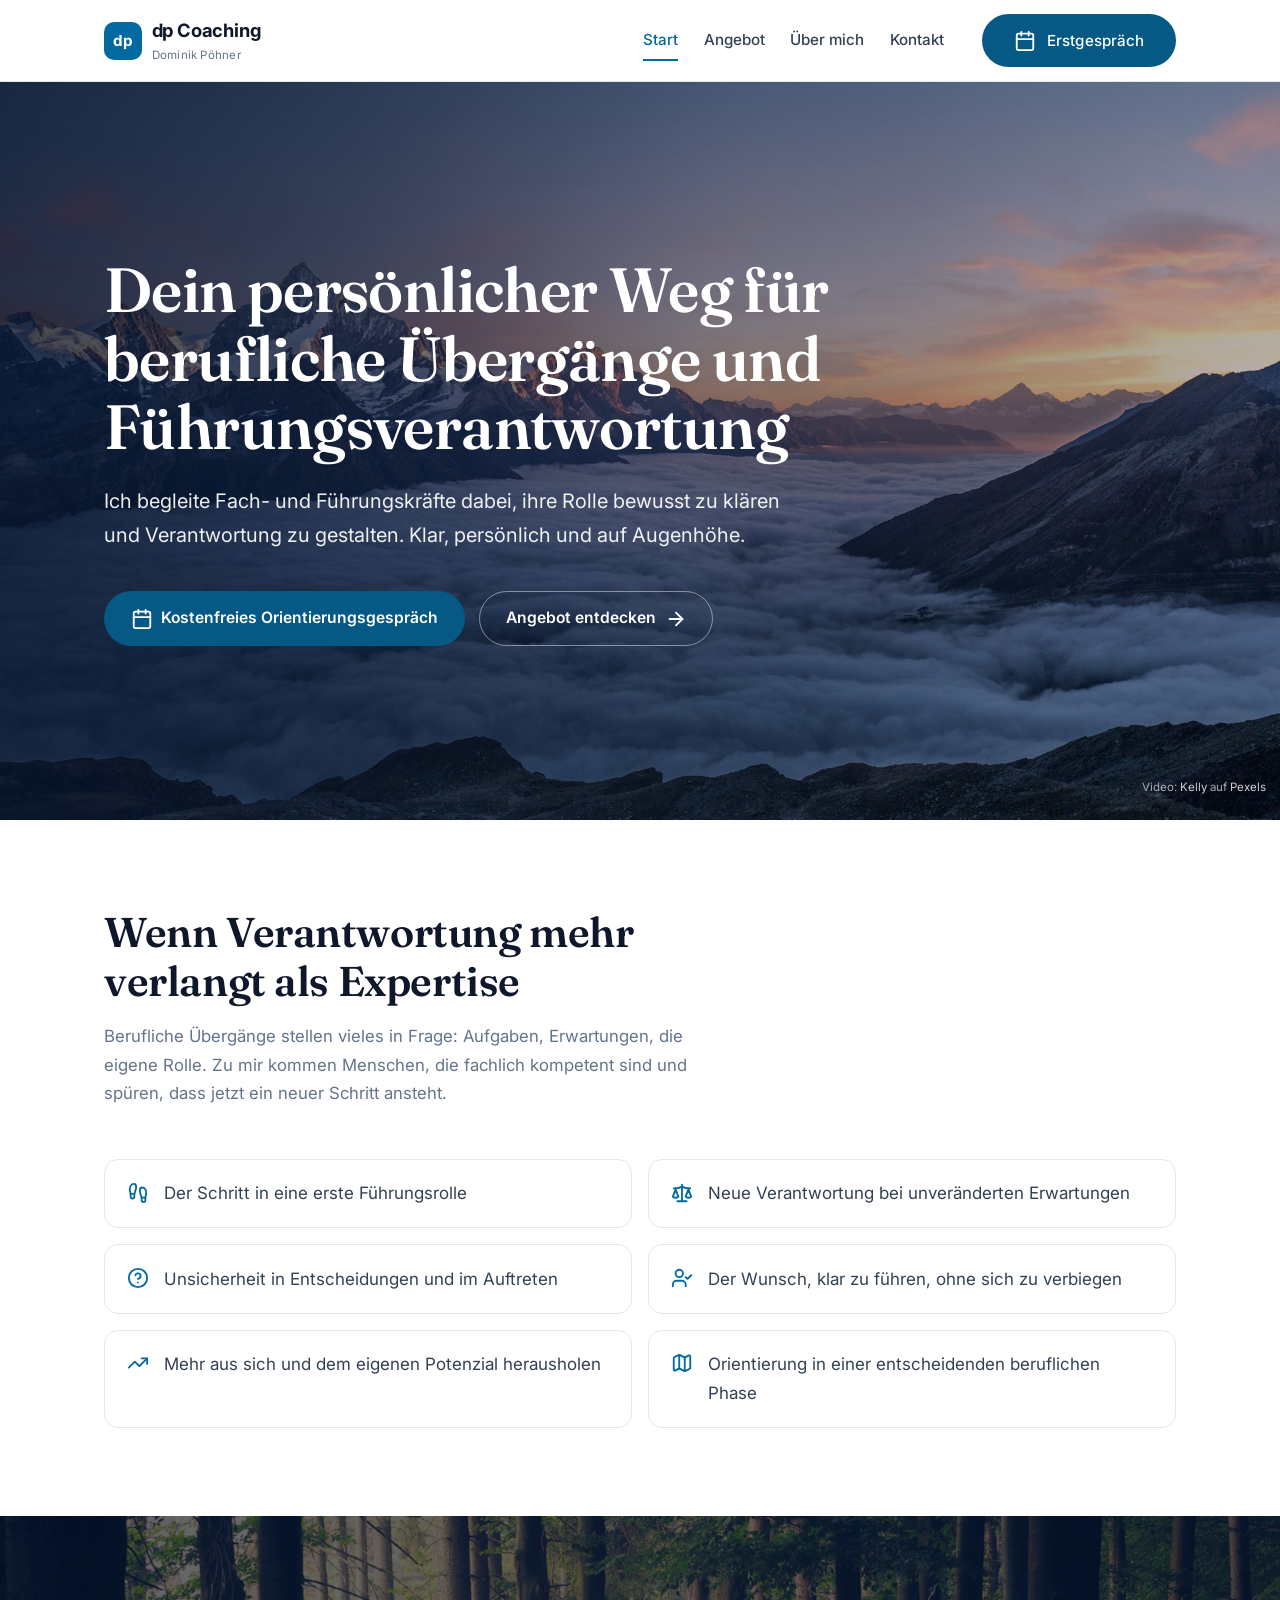
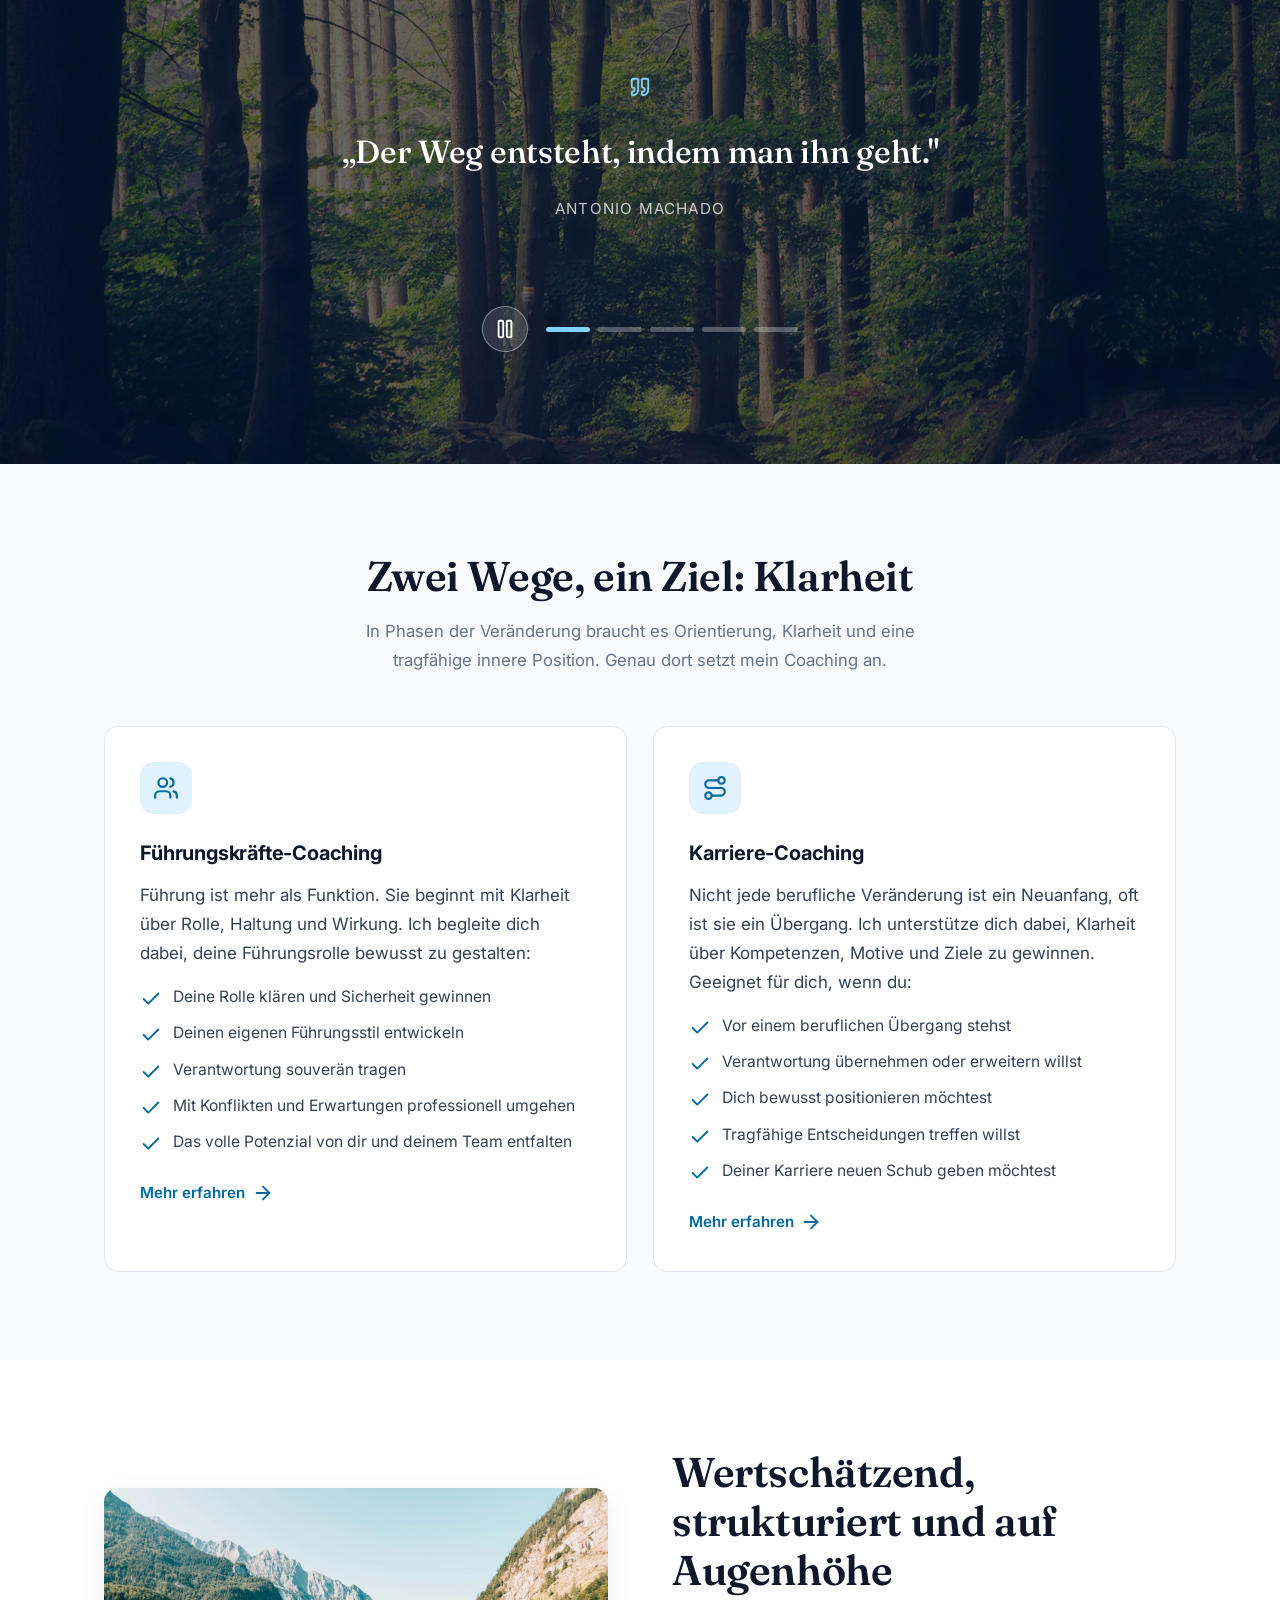
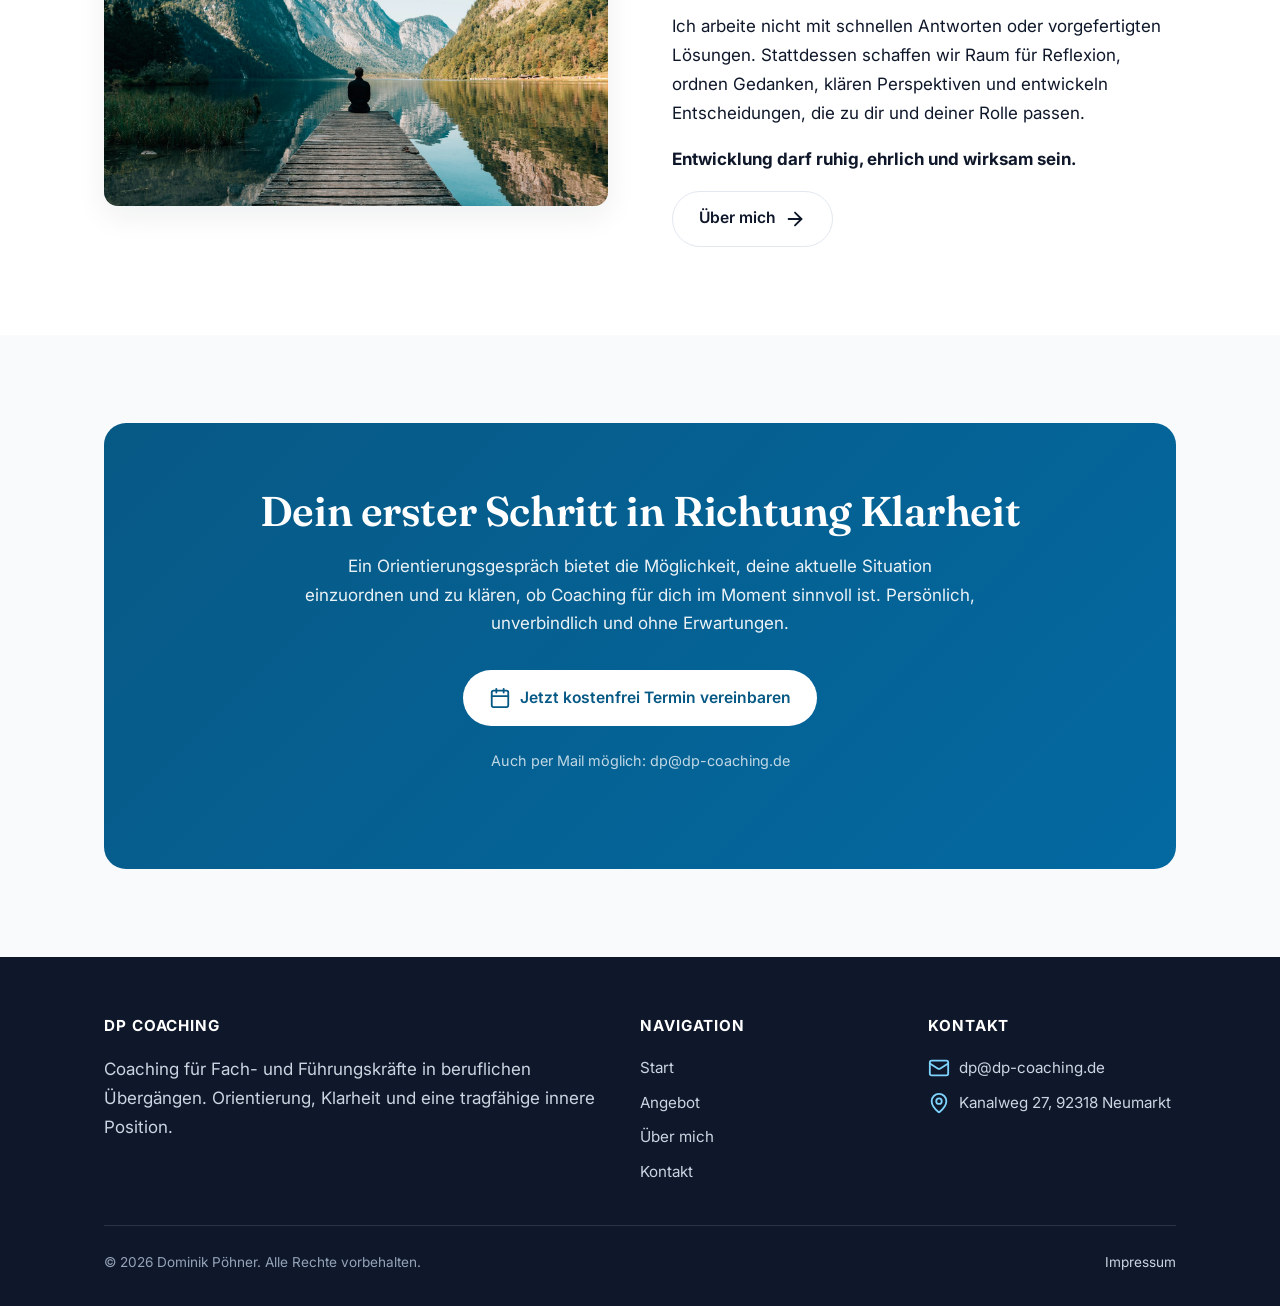
==== index.html @ 024788a7 "Erste Version der dp Coaching Webseite Redesign von dp-coaching.de: 5 Seiten (Start, Angebot, Ueber " ====
<!DOCTYPE html>
<html lang="de">
<head>
  <meta charset="UTF-8">
  <meta name="viewport" content="width=device-width, initial-scale=1.0">
  <title>dp Coaching | Dominik Pöhner | Coaching für Führung und berufliche Übergänge</title>
  <meta name="description" content="Coaching für Fach- und Führungskräfte in Neumarkt: Führungskräfte-Coaching und Karriere-Coaching bei beruflichen Übergängen. Kostenfreies Orientierungsgespräch.">
  <link rel="preconnect" href="https://fonts.googleapis.com">
  <link rel="preconnect" href="https://fonts.gstatic.com" crossorigin>
  <link href="https://fonts.googleapis.com/css2?family=Fraunces:wght@500;600&family=Inter:wght@400;500;600;700&display=swap" rel="stylesheet">
  <link rel="stylesheet" href="assets/css/style.css">
</head>
<body>

<header class="site-header">
  <div class="header-inner">
    <a class="brand" href="index.html">
      <span class="logo-mark">dp</span>
      <span>dp Coaching<small>Dominik Pöhner</small></span>
    </a>
    <button class="nav-toggle" aria-label="Menü öffnen" aria-expanded="false" aria-controls="mainnav">
      <i data-lucide="menu"></i>
    </button>
    <nav class="main-nav" id="mainnav" aria-label="Hauptnavigation">
      <a href="index.html" class="active">Start</a>
      <a href="angebot.html">Angebot</a>
      <a href="ueber-mich.html">Über mich</a>
      <a href="kontakt.html">Kontakt</a>
      <a class="btn btn-primary" href="kontakt.html"><i data-lucide="calendar"></i> Erstgespräch</a>
    </nav>
  </div>
</header>

<main>

  <!-- Hero -->
  <section class="hero">
    <div class="hero-bg" style="background-image: url('assets/img/hero-mountains.jpg');">
      <video autoplay muted loop playsinline preload="metadata" poster="assets/img/hero-mountains.jpg" aria-hidden="true">
        <source src="assets/video/hero-mountains.mp4" type="video/mp4">
      </video>
    </div>
    <p class="media-credit">Video: <a href="https://www.pexels.com/video/aerial-view-of-snowy-mountain-range-in-winter-28891503/" target="_blank" rel="noopener">Kelly</a> auf <a href="https://www.pexels.com" target="_blank" rel="noopener">Pexels</a></p>
    <div class="hero-content">
      <h1>Dein persönlicher Weg für berufliche Übergänge und Führungsverantwortung</h1>
      <p class="lead">Ich begleite Fach- und Führungskräfte dabei, ihre Rolle bewusst zu klären und Verantwortung zu gestalten. Klar, persönlich und auf Augenhöhe.</p>
      <div class="hero-actions">
        <a class="btn btn-primary" href="kontakt.html"><i data-lucide="calendar"></i> Kostenfreies Orientierungsgespräch</a>
        <a class="btn btn-ghost" href="angebot.html">Angebot entdecken <i data-lucide="arrow-right"></i></a>
      </div>
    </div>
  </section>

  <!-- Typische Situationen -->
  <section class="section" id="situationen">
    <div class="wrap">
      <div class="section-head">
        <h2>Wenn Verantwortung mehr verlangt als Expertise</h2>
        <p>Berufliche Übergänge stellen vieles in Frage: Aufgaben, Erwartungen, die eigene Rolle. Zu mir kommen Menschen, die fachlich kompetent sind und spüren, dass jetzt ein neuer Schritt ansteht.</p>
      </div>
      <ul class="situations">
        <li><i data-lucide="footprints"></i> Der Schritt in eine erste Führungsrolle</li>
        <li><i data-lucide="scale"></i> Neue Verantwortung bei unveränderten Erwartungen</li>
        <li><i data-lucide="help-circle"></i> Unsicherheit in Entscheidungen und im Auftreten</li>
        <li><i data-lucide="user-check"></i> Der Wunsch, klar zu führen, ohne sich zu verbiegen</li>
        <li><i data-lucide="trending-up"></i> Mehr aus sich und dem eigenen Potenzial herausholen</li>
        <li><i data-lucide="map"></i> Orientierung in einer entscheidenden beruflichen Phase</li>
      </ul>
    </div>
  </section>

  <!-- Zitate -->
  <section class="quote-band" data-quotes style="background-image: url('assets/img/path-forest.jpg');" aria-label="Zitate"></section>

  <!-- Leistungen -->
  <section class="section alt" id="coaching">
    <div class="wrap">
      <div class="section-head center">
        <h2>Zwei Wege, ein Ziel: Klarheit</h2>
        <p>In Phasen der Veränderung braucht es Orientierung, Klarheit und eine tragfähige innere Position. Genau dort setzt mein Coaching an.</p>
      </div>
      <div class="grid-2">
        <article class="card">
          <span class="icon-badge"><i data-lucide="users"></i></span>
          <h3>Führungskräfte-Coaching</h3>
          <p>Führung ist mehr als Funktion. Sie beginnt mit Klarheit über Rolle, Haltung und Wirkung. Ich begleite dich dabei, deine Führungsrolle bewusst zu gestalten:</p>
          <ul class="checklist">
            <li><i data-lucide="check"></i> Deine Rolle klären und Sicherheit gewinnen</li>
            <li><i data-lucide="check"></i> Deinen eigenen Führungsstil entwickeln</li>
            <li><i data-lucide="check"></i> Verantwortung souverän tragen</li>
            <li><i data-lucide="check"></i> Mit Konflikten und Erwartungen professionell umgehen</li>
            <li><i data-lucide="check"></i> Das volle Potenzial von dir und deinem Team entfalten</li>
          </ul>
          <a class="card-link" href="angebot.html">Mehr erfahren <i data-lucide="arrow-right"></i></a>
        </article>
        <article class="card">
          <span class="icon-badge"><i data-lucide="route"></i></span>
          <h3>Karriere-Coaching</h3>
          <p>Nicht jede berufliche Veränderung ist ein Neuanfang, oft ist sie ein Übergang. Ich unterstütze dich dabei, Klarheit über Kompetenzen, Motive und Ziele zu gewinnen. Geeignet für dich, wenn du:</p>
          <ul class="checklist">
            <li><i data-lucide="check"></i> Vor einem beruflichen Übergang stehst</li>
            <li><i data-lucide="check"></i> Verantwortung übernehmen oder erweitern willst</li>
            <li><i data-lucide="check"></i> Dich bewusst positionieren möchtest</li>
            <li><i data-lucide="check"></i> Tragfähige Entscheidungen treffen willst</li>
            <li><i data-lucide="check"></i> Deiner Karriere neuen Schub geben möchtest</li>
          </ul>
          <a class="card-link" href="angebot.html">Mehr erfahren <i data-lucide="arrow-right"></i></a>
        </article>
      </div>
    </div>
  </section>

  <!-- Haltung -->
  <section class="section" id="haltung">
    <div class="wrap split">
      <div class="img-frame">
        <img src="assets/img/way-uphill.jpg" alt="Wanderer auf einem Bergpfad, Symbol für den persönlichen Weg" loading="lazy">
      </div>
      <div>
        <h2>Wertschätzend, strukturiert und auf Augenhöhe</h2>
        <p>Ich arbeite nicht mit schnellen Antworten oder vorgefertigten Lösungen. Stattdessen schaffen wir Raum für Reflexion, ordnen Gedanken, klären Perspektiven und entwickeln Entscheidungen, die zu dir und deiner Rolle passen.</p>
        <p><strong>Entwicklung darf ruhig, ehrlich und wirksam sein.</strong></p>
        <a class="btn btn-ghost" href="ueber-mich.html">Über mich <i data-lucide="arrow-right"></i></a>
      </div>
    </div>
  </section>

  <!-- CTA -->
  <section class="section alt" id="erstgespraech">
    <div class="wrap">
      <div class="cta-panel">
        <h2>Dein erster Schritt in Richtung Klarheit</h2>
        <p>Ein Orientierungsgespräch bietet die Möglichkeit, deine aktuelle Situation einzuordnen und zu klären, ob Coaching für dich im Moment sinnvoll ist. Persönlich, unverbindlich und ohne Erwartungen.</p>
        <a class="btn btn-light" href="kontakt.html"><i data-lucide="calendar"></i> Jetzt kostenfrei Termin vereinbaren</a>
        <p class="note">Auch per Mail möglich: dp@dp-coaching.de</p>
      </div>
    </div>
  </section>

</main>

<footer class="site-footer">
  <div class="wrap">
    <div class="footer-grid">
      <div>
        <h4>dp Coaching</h4>
        <p style="margin:0; max-width:34em;">Coaching für Fach- und Führungskräfte in beruflichen Übergängen. Orientierung, Klarheit und eine tragfähige innere Position.</p>
      </div>
      <div>
        <h4>Navigation</h4>
        <ul>
          <li><a href="index.html">Start</a></li>
          <li><a href="angebot.html">Angebot</a></li>
          <li><a href="ueber-mich.html">Über mich</a></li>
          <li><a href="kontakt.html">Kontakt</a></li>
        </ul>
      </div>
      <div>
        <h4>Kontakt</h4>
        <ul>
          <li><i data-lucide="mail"></i> <a href="mailto:dp@dp-coaching.de">dp@dp-coaching.de</a></li>
          <li><i data-lucide="map-pin"></i> Kanalweg 27, 92318 Neumarkt</li>
        </ul>
      </div>
    </div>
    <div class="footer-note">
      <span>© 2026 Dominik Pöhner. Alle Rechte vorbehalten.</span>
      <a href="impressum.html">Impressum</a>
    </div>
  </div>
</footer>

<script src="assets/js/lucide.min.js"></script>
<script src="assets/js/main.js"></script>
</body>
</html>
---- assets/css/style.css ----
/* ============================================================
   dp Coaching / Dominik Pöhner
   Ruhig, modern, viel Weißraum, blauer Akzent
   ============================================================ */

:root {
  --ink: #0f172a;
  --ink-soft: #334155;
  --muted: #64748b;
  --accent: #0369a1;
  --accent-dark: #075985;
  --accent-soft: #e0f2fe;
  --bg: #ffffff;
  --bg-alt: #f8fafc;
  --border: #e2e8f0;
  --radius: 14px;
  --shadow: 0 10px 30px rgba(15, 23, 42, 0.07);
  --maxw: 1120px;
}

* { box-sizing: border-box; }

html { scroll-behavior: smooth; }

/* Sprungziele nicht unter dem Sticky-Header verstecken */
section[id] { scroll-margin-top: 80px; }

body {
  margin: 0;
  font-family: "Inter", system-ui, -apple-system, "Segoe UI", sans-serif;
  --font-display: "Fraunces", Georgia, "Times New Roman", serif;
  background: var(--bg);
  color: var(--ink);
  line-height: 1.7;
  font-size: 17px;
  -webkit-font-smoothing: antialiased;
}

img { max-width: 100%; display: block; }

a { color: var(--accent); }

:focus-visible {
  outline: 3px solid var(--accent);
  outline-offset: 3px;
  border-radius: 4px;
}

.wrap {
  max-width: var(--maxw);
  margin: 0 auto;
  padding: 0 1.5rem;
}

/* ---------- Header ---------- */

.site-header {
  position: sticky;
  top: 0;
  z-index: 50;
  background: rgba(255, 255, 255, 0.92);
  backdrop-filter: blur(10px);
  border-bottom: 1px solid var(--border);
}

.header-inner {
  display: flex;
  align-items: center;
  justify-content: space-between;
  gap: 1rem;
  padding: 0.9rem 1.5rem;
  max-width: var(--maxw);
  margin: 0 auto;
}

.brand {
  display: inline-flex;
  align-items: center;
  gap: 0.6rem;
  text-decoration: none;
  color: var(--ink);
  font-weight: 700;
  font-size: 1.15rem;
  letter-spacing: -0.01em;
}

.brand .logo-mark {
  display: grid;
  place-items: center;
  width: 38px;
  height: 38px;
  border-radius: 10px;
  background: var(--accent);
  color: #fff;
  font-weight: 700;
  font-size: 0.95rem;
  letter-spacing: 0;
}

.brand small {
  display: block;
  font-weight: 400;
  font-size: 0.72rem;
  color: var(--muted);
  letter-spacing: 0.02em;
}

.main-nav {
  display: flex;
  align-items: center;
  gap: 1.6rem;
}

.main-nav a {
  color: var(--ink-soft);
  text-decoration: none;
  font-size: 0.95rem;
  font-weight: 500;
  padding: 0.4rem 0;
  border-bottom: 2px solid transparent;
  transition: color 0.2s ease, border-color 0.2s ease;
}

.main-nav a:hover { color: var(--accent); }

.main-nav a.active {
  color: var(--accent);
  border-bottom-color: var(--accent);
}

/* Buttons in der Nav dürfen die Linkfarben nicht erben */
.main-nav a.btn { border-bottom: none; }
.main-nav a.btn-primary,
.main-nav a.btn-primary:hover { color: #fff; }

/* Header-Button: mehr Luft */
.main-nav a.btn-primary {
  padding: 0.8rem 1.9rem;
  gap: 0.7rem;
  margin-left: 0.8rem;
  letter-spacing: 0.01em;
}

.nav-toggle {
  display: none;
  background: none;
  border: 1px solid var(--border);
  border-radius: 10px;
  padding: 0.5rem 0.6rem;
  color: var(--ink);
  cursor: pointer;
}

/* ---------- Buttons ---------- */

.btn {
  position: relative;
  overflow: hidden;
  display: inline-flex;
  align-items: center;
  gap: 0.55rem;
  padding: 0.85rem 1.6rem;
  border-radius: 999px;
  font-weight: 600;
  font-size: 0.98rem;
  text-decoration: none;
  cursor: pointer;
  border: 1px solid transparent;
  transition: background-color 0.2s ease, color 0.2s ease,
    box-shadow 0.25s ease, transform 0.25s ease;
}

/* Lichtstreif, der beim Hover über den Button wandert */
.btn::after {
  content: "";
  position: absolute;
  top: 0;
  left: -75%;
  width: 45%;
  height: 100%;
  background: linear-gradient(105deg, transparent, rgba(255, 255, 255, 0.4), transparent);
  transform: skewX(-20deg);
  pointer-events: none;
}

.btn:hover::after { animation: btn-shine 0.65s ease forwards; }

@keyframes btn-shine {
  to { left: 130%; }
}

/* Icons wandern beim Hover leicht mit */
.btn svg { transition: transform 0.25s ease; }
.btn:hover svg { transform: translateX(3px); }

.btn-primary {
  background: var(--accent-dark);
  color: #fff;
}

.btn-primary:hover {
  background: var(--accent);
  transform: translateY(-2px);
  box-shadow: 0 10px 24px rgba(3, 105, 161, 0.4);
}

.btn-ghost {
  background: transparent;
  color: var(--ink);
  border-color: var(--border);
}

.btn-ghost:hover {
  border-color: var(--accent);
  color: var(--accent);
  transform: translateY(-2px);
}

.btn-light {
  background: #fff;
  color: var(--accent-dark);
}

.btn-light:hover {
  background: var(--accent-soft);
  transform: translateY(-2px);
  box-shadow: 0 10px 24px rgba(2, 6, 23, 0.25);
}

/* ---------- Hero ---------- */

.hero {
  position: relative;
  min-height: 82vh;
  display: flex;
  align-items: center;
  color: #fff;
  overflow: hidden;
}

.hero-bg {
  position: absolute;
  inset: 0;
  background-size: cover;
  background-position: center;
}

.hero-bg::after {
  content: "";
  position: absolute;
  inset: 0;
  z-index: 1;
  background: linear-gradient(100deg, rgba(7, 22, 48, 0.78) 0%, rgba(7, 22, 48, 0.45) 55%, rgba(7, 22, 48, 0.25) 100%);
}

.hero-bg video {
  position: absolute;
  inset: 0;
  width: 100%;
  height: 100%;
  object-fit: cover;
}

/* Urhebernennung Video */
.media-credit {
  position: absolute;
  right: 0.9rem;
  bottom: 0.7rem;
  z-index: 2;
  font-size: 0.72rem;
  color: rgba(255, 255, 255, 0.65);
}

.media-credit a {
  color: rgba(255, 255, 255, 0.8);
  text-decoration: none;
}

.media-credit a:hover { color: #fff; text-decoration: underline; }

.hero-content {
  position: relative;
  z-index: 1;
  max-width: var(--maxw);
  margin: 0 auto;
  padding: 6rem 1.5rem;
  width: 100%;
}

.hero h1 {
  font-family: var(--font-display);
  font-size: clamp(2.4rem, 5.2vw, 3.9rem);
  line-height: 1.1;
  margin: 0 0 1.4rem;
  font-weight: 600;
  letter-spacing: -0.01em;
  max-width: 15em;
}

.hero p.lead {
  font-size: clamp(1.05rem, 2vw, 1.25rem);
  max-width: 34em;
  color: rgba(255, 255, 255, 0.92);
  margin: 0 0 2.4rem;
}

.hero-actions {
  display: flex;
  flex-wrap: wrap;
  gap: 0.9rem;
}

.hero .btn-ghost {
  color: #fff;
  border-color: rgba(255, 255, 255, 0.45);
}

.hero .btn-ghost:hover {
  border-color: #fff;
  color: #fff;
  background: rgba(255, 255, 255, 0.1);
}

/* ---------- Sections ---------- */

.section { padding: 5.5rem 0; }
.section.alt { background: var(--bg-alt); }

.section-head {
  max-width: 620px;
  margin-bottom: 3.2rem;
}

.section-head.center {
  margin-left: auto;
  margin-right: auto;
  text-align: center;
}

h2 {
  font-family: var(--font-display);
  font-size: clamp(1.8rem, 3.6vw, 2.6rem);
  line-height: 1.18;
  margin: 0 0 1rem;
  letter-spacing: -0.01em;
  font-weight: 600;
}

.section-head p {
  color: var(--muted);
  margin: 0;
  font-size: 1.05rem;
}

/* ---------- Cards & Grids ---------- */

.grid-2 {
  display: grid;
  grid-template-columns: repeat(2, 1fr);
  gap: 1.6rem;
}

.grid-3 {
  display: grid;
  grid-template-columns: repeat(3, 1fr);
  gap: 1.6rem;
}

.card {
  background: #fff;
  border: 1px solid var(--border);
  border-radius: var(--radius);
  padding: 2.2rem;
  transition: box-shadow 0.25s ease, border-color 0.25s ease;
}

.card:hover {
  box-shadow: var(--shadow);
  border-color: #cbd5e1;
}

.card .icon-badge {
  display: grid;
  place-items: center;
  width: 52px;
  height: 52px;
  border-radius: 14px;
  background: var(--accent-soft);
  color: var(--accent);
  margin-bottom: 1.4rem;
}

.card h3 {
  margin: 0 0 0.7rem;
  font-size: 1.25rem;
  letter-spacing: -0.01em;
}

.card p { color: var(--ink-soft); margin: 0 0 1rem; }

.card .card-link {
  display: inline-flex;
  align-items: center;
  gap: 0.4rem;
  font-weight: 600;
  text-decoration: none;
  font-size: 0.95rem;
}

.card .card-link:hover { text-decoration: underline; }

/* Situationsliste */

.situations {
  list-style: none;
  margin: 0;
  padding: 0;
  display: grid;
  grid-template-columns: repeat(2, 1fr);
  gap: 1rem;
}

.situations li {
  display: flex;
  align-items: flex-start;
  gap: 0.9rem;
  background: #fff;
  border: 1px solid var(--border);
  border-radius: var(--radius);
  padding: 1.2rem 1.4rem;
  color: var(--ink-soft);
}

.situations li i,
.situations li svg {
  flex-shrink: 0;
  color: var(--accent);
  margin-top: 0.15rem;
}

/* Checkliste in Karten */

.checklist {
  list-style: none;
  padding: 0;
  margin: 0 0 1.4rem;
  display: grid;
  gap: 0.6rem;
}

.checklist li {
  display: flex;
  align-items: flex-start;
  gap: 0.7rem;
  color: var(--ink-soft);
  font-size: 0.98rem;
}

.checklist li i,
.checklist li svg {
  flex-shrink: 0;
  color: var(--accent);
  margin-top: 0.25rem;
}

/* ---------- Bild + Text Split ---------- */

.split {
  display: grid;
  grid-template-columns: 1fr 1fr;
  gap: 4rem;
  align-items: center;
}

.split .img-frame {
  border-radius: var(--radius);
  overflow: hidden;
  box-shadow: var(--shadow);
}

.split .img-frame img {
  width: 100%;
  height: 100%;
  object-fit: cover;
}

/* ---------- Zitat-Banner ---------- */

.quote-band {
  position: relative;
  padding: 7rem 1.5rem;
  color: #fff;
  text-align: center;
  background-size: cover;
  background-position: center;
  background-attachment: scroll;
}

.quote-band::before {
  content: "";
  position: absolute;
  inset: 0;
  background: rgba(7, 22, 48, 0.62);
}

.quote-band blockquote {
  position: relative;
  z-index: 1;
  max-width: 780px;
  margin: 0 auto;
  font-family: var(--font-display);
  font-size: clamp(1.35rem, 3vw, 2rem);
  font-weight: 500;
  line-height: 1.45;
  letter-spacing: -0.01em;
}

.quote-band blockquote i,
.quote-band blockquote svg {
  color: #7dd3fc;
  margin-bottom: 1.2rem;
}

.quote-band cite {
  display: block;
  margin-top: 1.4rem;
  font-style: normal;
  font-family: "Inter", system-ui, sans-serif;
  font-size: 0.95rem;
  font-weight: 400;
  color: rgba(255, 255, 255, 0.75);
  letter-spacing: 0.08em;
  text-transform: uppercase;
}

/* ---------- Zitat-Karussell ---------- */

.quote-carousel {
  position: relative;
  z-index: 1;
  max-width: 820px;
  margin: 0 auto;
}

.quote-slides {
  display: grid;
  align-items: center;
  min-height: 15rem;
}

.quote-slides blockquote {
  grid-area: 1 / 1;
  opacity: 0;
  transition: opacity 0.9s ease;
  pointer-events: none;
}

.quote-slides blockquote.active {
  opacity: 1;
  pointer-events: auto;
}

.quote-controls {
  display: flex;
  align-items: center;
  justify-content: center;
  gap: 1.1rem;
  margin-top: 2.4rem;
}

.qc-toggle {
  display: grid;
  place-items: center;
  width: 46px;
  height: 46px;
  border-radius: 50%;
  border: 1px solid rgba(255, 255, 255, 0.4);
  background: rgba(255, 255, 255, 0.12);
  color: #fff;
  cursor: pointer;
  transition: background-color 0.2s ease, border-color 0.2s ease;
}

.qc-toggle:hover {
  background: rgba(255, 255, 255, 0.25);
  border-color: #fff;
}

.qc-toggle svg { width: 20px; height: 20px; }

.qc-progress {
  display: flex;
  gap: 0.5rem;
}

.qc-seg {
  position: relative;
  width: 44px;
  height: 5px;
  border-radius: 999px;
  background: rgba(255, 255, 255, 0.28);
  border: none;
  padding: 0;
  cursor: pointer;
  overflow: hidden;
}

.qc-seg-fill {
  position: absolute;
  inset: 0;
  width: 0;
  border-radius: 999px;
  background: #7dd3fc;
}

.qc-seg.done .qc-seg-fill { width: 100%; }

.qc-seg.active .qc-seg-fill {
  animation: qc-fill linear forwards;
  animation-duration: var(--qc-duration, 7s);
}

.quote-band.paused .qc-seg.active .qc-seg-fill {
  animation-play-state: paused;
}

@keyframes qc-fill {
  from { width: 0; }
  to { width: 100%; }
}

/* ---------- CTA-Abschnitt ---------- */

.cta-panel {
  background: linear-gradient(135deg, var(--accent-dark), var(--accent));
  color: #fff;
  border-radius: 22px;
  padding: 4rem 3rem;
  text-align: center;
}

.cta-panel h2 { color: #fff; }

.cta-panel p {
  max-width: 40em;
  margin: 0 auto 2rem;
  color: rgba(255, 255, 255, 0.92);
}

.cta-panel .note {
  margin-top: 1.4rem;
  font-size: 0.9rem;
  color: rgba(255, 255, 255, 0.75);
}

/* ---------- Über mich ---------- */

.portrait-frame {
  position: relative;
  border-radius: 20px;
  overflow: hidden;
  box-shadow: var(--shadow);
}

.portrait-frame img { width: 100%; }

.badge-list {
  display: flex;
  flex-wrap: wrap;
  gap: 0.6rem;
  margin: 1.2rem 0 0;
  padding: 0;
  list-style: none;
}

.badge-list li {
  display: inline-flex;
  align-items: center;
  gap: 0.45rem;
  background: var(--accent-soft);
  color: var(--accent-dark);
  border-radius: 999px;
  padding: 0.45rem 1rem;
  font-size: 0.9rem;
  font-weight: 500;
}

.cred-list {
  list-style: none;
  margin: 0;
  padding: 0;
  display: grid;
  gap: 0.9rem;
}

.cred-list li {
  display: flex;
  align-items: flex-start;
  gap: 0.9rem;
  background: #fff;
  border: 1px solid var(--border);
  border-radius: var(--radius);
  padding: 1.1rem 1.3rem;
  color: var(--ink-soft);
}

.cred-list li i,
.cred-list li svg {
  flex-shrink: 0;
  color: var(--accent);
  margin-top: 0.15rem;
}

/* ---------- Kontakt ---------- */

.contact-card {
  display: flex;
  align-items: flex-start;
  gap: 1.1rem;
  background: #fff;
  border: 1px solid var(--border);
  border-radius: var(--radius);
  padding: 1.6rem 1.8rem;
}

.contact-card .icon-badge {
  display: grid;
  place-items: center;
  width: 46px;
  height: 46px;
  border-radius: 12px;
  background: var(--accent-soft);
  color: var(--accent);
  flex-shrink: 0;
}

.contact-card h3 { margin: 0 0 0.2rem; font-size: 1.05rem; }
.contact-card p { margin: 0; color: var(--ink-soft); }

/* ---------- Footer ---------- */

.site-footer {
  background: var(--ink);
  color: #cbd5e1;
  padding: 3.5rem 0 2rem;
  margin-top: 0;
}

.footer-grid {
  display: grid;
  grid-template-columns: 2fr 1fr 1fr;
  gap: 2.5rem;
  padding-bottom: 2.5rem;
  border-bottom: 1px solid rgba(255, 255, 255, 0.12);
}

.site-footer h4 {
  color: #fff;
  margin: 0 0 1rem;
  font-size: 0.95rem;
  letter-spacing: 0.06em;
  text-transform: uppercase;
}

.site-footer a {
  color: #cbd5e1;
  text-decoration: none;
}

.site-footer a:hover { color: #fff; text-decoration: underline; }

.site-footer ul {
  list-style: none;
  margin: 0;
  padding: 0;
  display: grid;
  gap: 0.55rem;
  font-size: 0.95rem;
}

.site-footer ul li {
  display: flex;
  align-items: center;
  gap: 0.55rem;
}

.site-footer ul li i,
.site-footer ul li svg {
  color: #7dd3fc;
  flex-shrink: 0;
}

.footer-note {
  display: flex;
  justify-content: space-between;
  flex-wrap: wrap;
  gap: 0.8rem;
  padding-top: 1.6rem;
  font-size: 0.85rem;
  color: #94a3b8;
}

/* ---------- Icon-Defaults ---------- */

[data-lucide], svg.lucide {
  width: 22px;
  height: 22px;
  stroke-width: 2;
}

.icon-badge [data-lucide], .icon-badge svg { width: 26px; height: 26px; }

/* ---------- Responsive ---------- */

@media (max-width: 900px) {
  .grid-3 { grid-template-columns: 1fr; }
  .grid-2 { grid-template-columns: 1fr; }
  .split { grid-template-columns: 1fr; gap: 2.5rem; }
  .situations { grid-template-columns: 1fr; }
  .footer-grid { grid-template-columns: 1fr; gap: 2rem; }
  .cta-panel { padding: 3rem 1.6rem; }
}

/* ---------- Offcanvas-Menü (Mobile) ---------- */

.nav-backdrop {
  position: fixed;
  inset: 0;
  z-index: 90;
  background: rgba(15, 23, 42, 0.5);
  backdrop-filter: blur(2px);
  opacity: 0;
  pointer-events: none;
  transition: opacity 0.3s ease;
}

.nav-backdrop.show {
  opacity: 1;
  pointer-events: auto;
}

.nav-close { display: none; }

.jump-links { display: none; }

@media (max-width: 760px) {
  .nav-toggle { display: inline-flex; }

  /* backdrop-filter würde den Header zum Containing Block für das
     fixierte Offcanvas machen, deshalb auf Mobile deaktivieren */
  .site-header {
    backdrop-filter: none;
    background: rgba(255, 255, 255, 0.98);
  }

  /* Bei offenem Menü muss der Header-Kontext (und damit das Panel darin)
     über dem Backdrop (z-index 90) liegen */
  body.nav-open .site-header { z-index: 120; }

  /* Über `right` animiert statt `transform`: ein fixiertes Element ohne
     Transform erzeugt außerhalb des Viewports keinen Scrollbereich */
  .main-nav {
    position: fixed;
    top: 0;
    right: -120vw;
    bottom: 0;
    left: auto;
    z-index: 100;
    width: min(320px, 86vw);
    flex-direction: column;
    align-items: stretch;
    gap: 0;
    background: #fff;
    padding: 4.6rem 1.6rem 2rem;
    box-shadow: -18px 0 45px rgba(15, 23, 42, 0.18);
    visibility: hidden;
    transition: right 0.32s cubic-bezier(0.32, 0.72, 0.25, 1),
      visibility 0s linear 0.32s;
    overflow-y: auto;
  }

  .main-nav.open {
    right: 0;
    visibility: visible;
    transition: right 0.32s cubic-bezier(0.32, 0.72, 0.25, 1);
  }

  .main-nav a {
    padding: 0.85rem 0.2rem;
    border-bottom: 1px solid var(--border);
    font-size: 1.02rem;
  }

  .main-nav .btn { margin: 1.4rem 0 0; justify-content: center; }
  .main-nav a.btn-primary { margin-left: 0; }

  .nav-close {
    display: grid;
    place-items: center;
    position: absolute;
    top: 0.9rem;
    right: 0.9rem;
    width: 42px;
    height: 42px;
    border-radius: 12px;
    border: 1px solid var(--border);
    background: var(--bg-alt);
    color: var(--ink);
    cursor: pointer;
    transition: background-color 0.2s ease, border-color 0.2s ease;
  }

  .nav-close:hover { border-color: var(--accent); color: var(--accent); }

  /* Sprungmarken der aktuellen Seite */
  .jump-links {
    display: block;
    margin-top: 1.6rem;
  }

  .jump-links h5 {
    margin: 0 0 0.4rem;
    font-size: 0.75rem;
    font-weight: 600;
    letter-spacing: 0.1em;
    text-transform: uppercase;
    color: var(--muted);
  }

  .jump-links a {
    display: flex;
    align-items: center;
    gap: 0.6rem;
    color: var(--ink-soft);
    border-bottom: none;
    padding: 0.55rem 0.2rem;
    font-size: 0.98rem;
  }

  .jump-links a svg {
    width: 16px;
    height: 16px;
    color: var(--accent);
  }

  /* Buttons volle Breite */
  main .btn,
  .hero .btn {
    width: 100%;
    justify-content: center;
    text-align: center;
    padding: 1rem 1.4rem;
  }

  .hero-actions { flex-direction: column; gap: 0.7rem; }

  /* Hero-CTA: großes Icon über beide Textzeilen, Inhalt zentriert */
  .hero-actions .btn-primary {
    font-size: 1rem;
    justify-content: center;
    text-align: left;
    gap: 0.9rem;
    padding: 0.85rem 1.3rem;
    box-shadow: 0 12px 28px rgba(2, 6, 23, 0.35);
  }

  .hero-actions .btn-primary svg {
    width: 40px;
    height: 40px;
    flex-shrink: 0;
    stroke-width: 1.6;
  }

  .hero-actions .btn-primary:hover svg { transform: none; }

  /* Hero passt auf einen Screen, Text sitzt höher */
  .hero {
    min-height: 100vh;
    min-height: 100svh;
    align-items: flex-start;
  }

  .hero-content { padding: 3.2rem 1.5rem 2.5rem; }

  .hero h1 {
    font-size: clamp(1.85rem, 7.5vw, 2.4rem);
    margin-bottom: 1rem;
  }

  .hero p.lead {
    font-size: 1.02rem;
    margin-bottom: 1.6rem;
  }

  .section { padding: 3.8rem 0; }
  .quote-slides { min-height: 21rem; }
  .quote-band { padding: 5rem 1.5rem; }
}

/* Body scrollt nicht, solange das Menü offen ist */
body.nav-open { overflow: hidden; }

@media (prefers-reduced-motion: reduce) {
  html { scroll-behavior: auto; }
  *, *::before, *::after {
    transition-duration: 0.01ms !important;
    animation-duration: 0.01ms !important;
  }
}
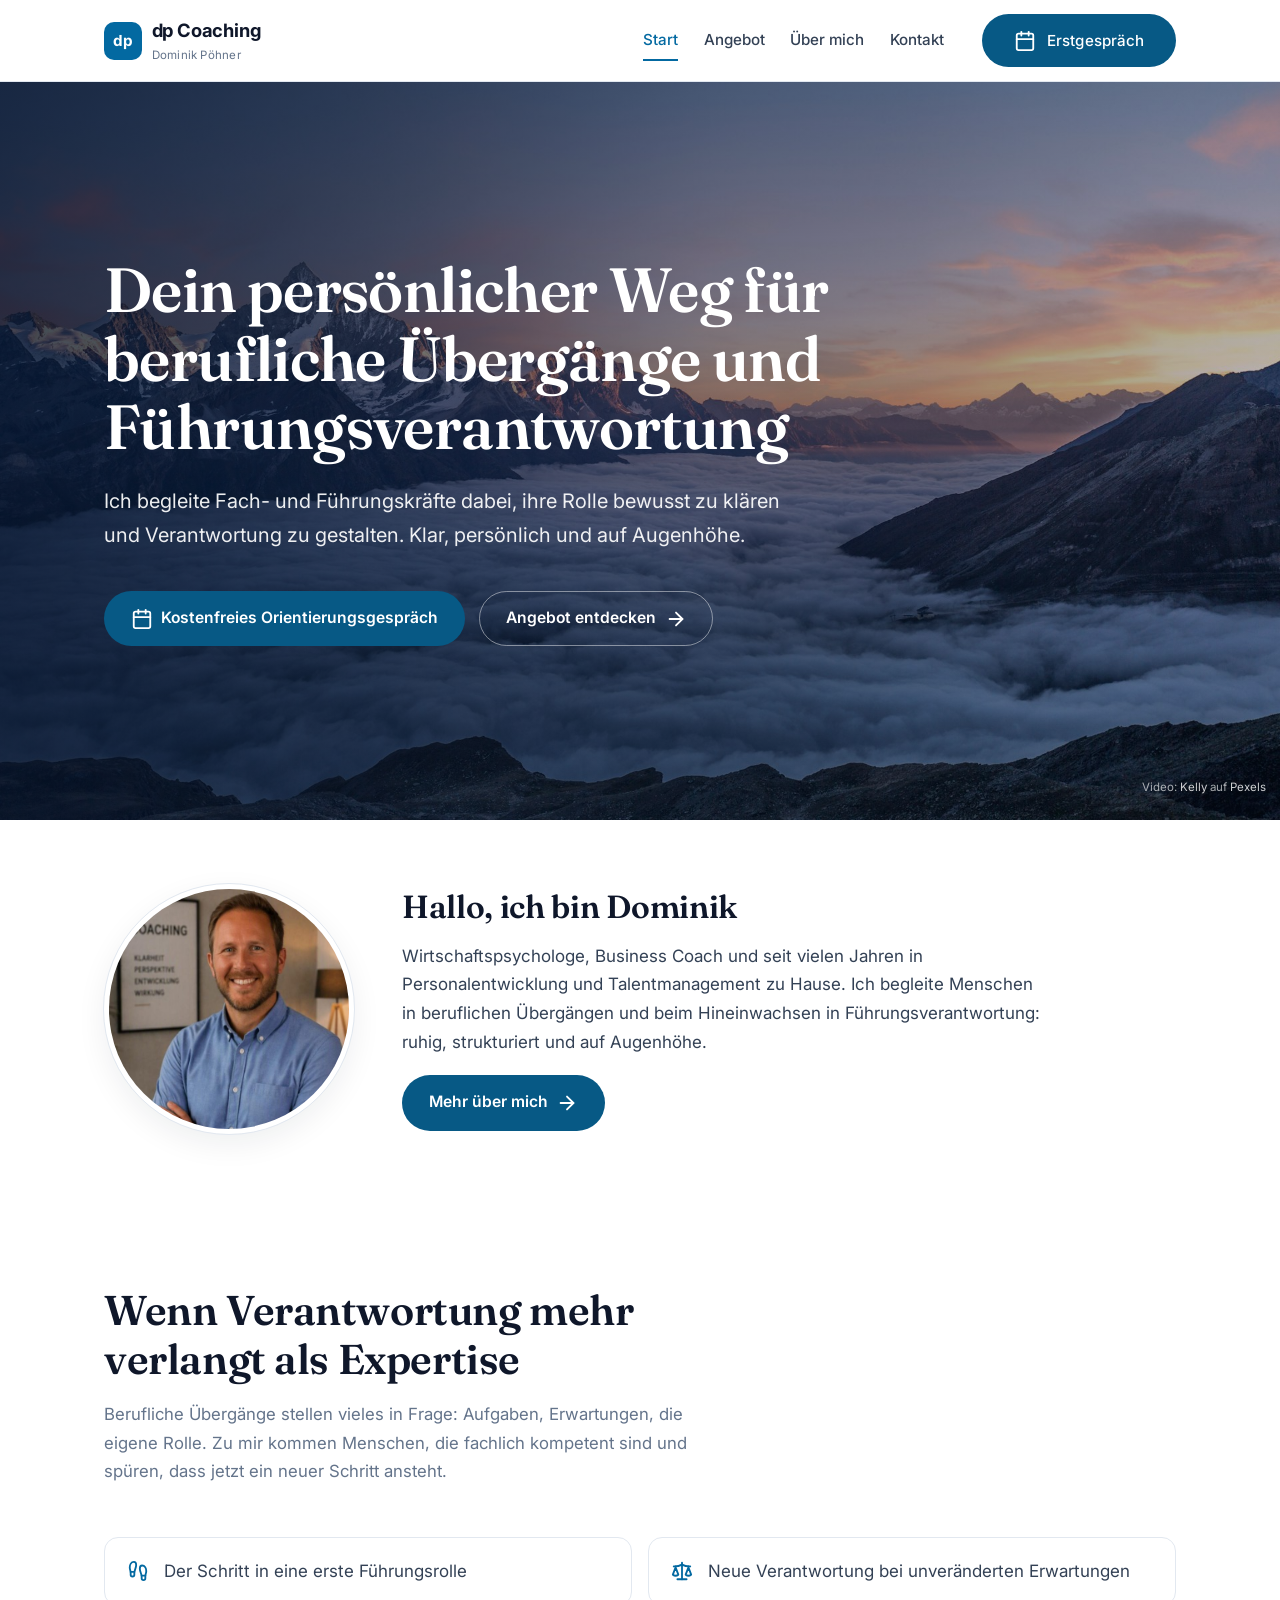
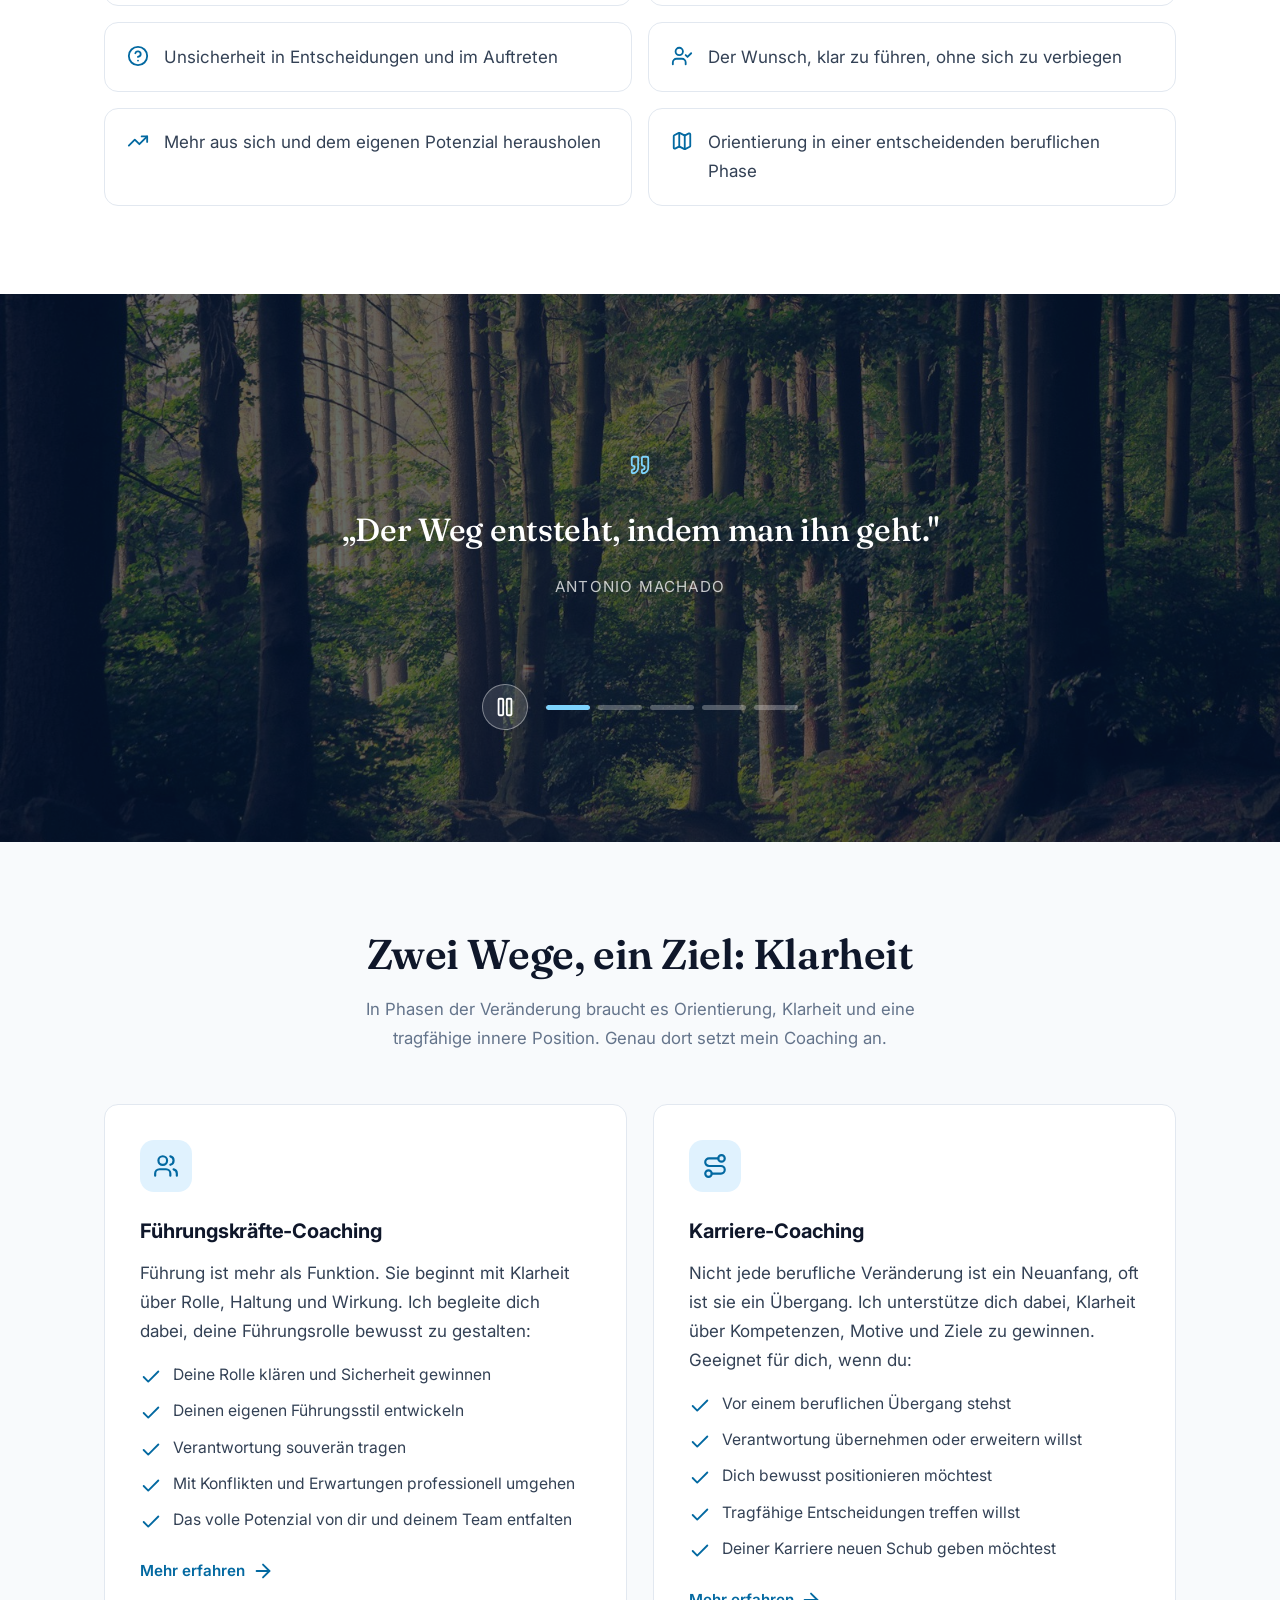
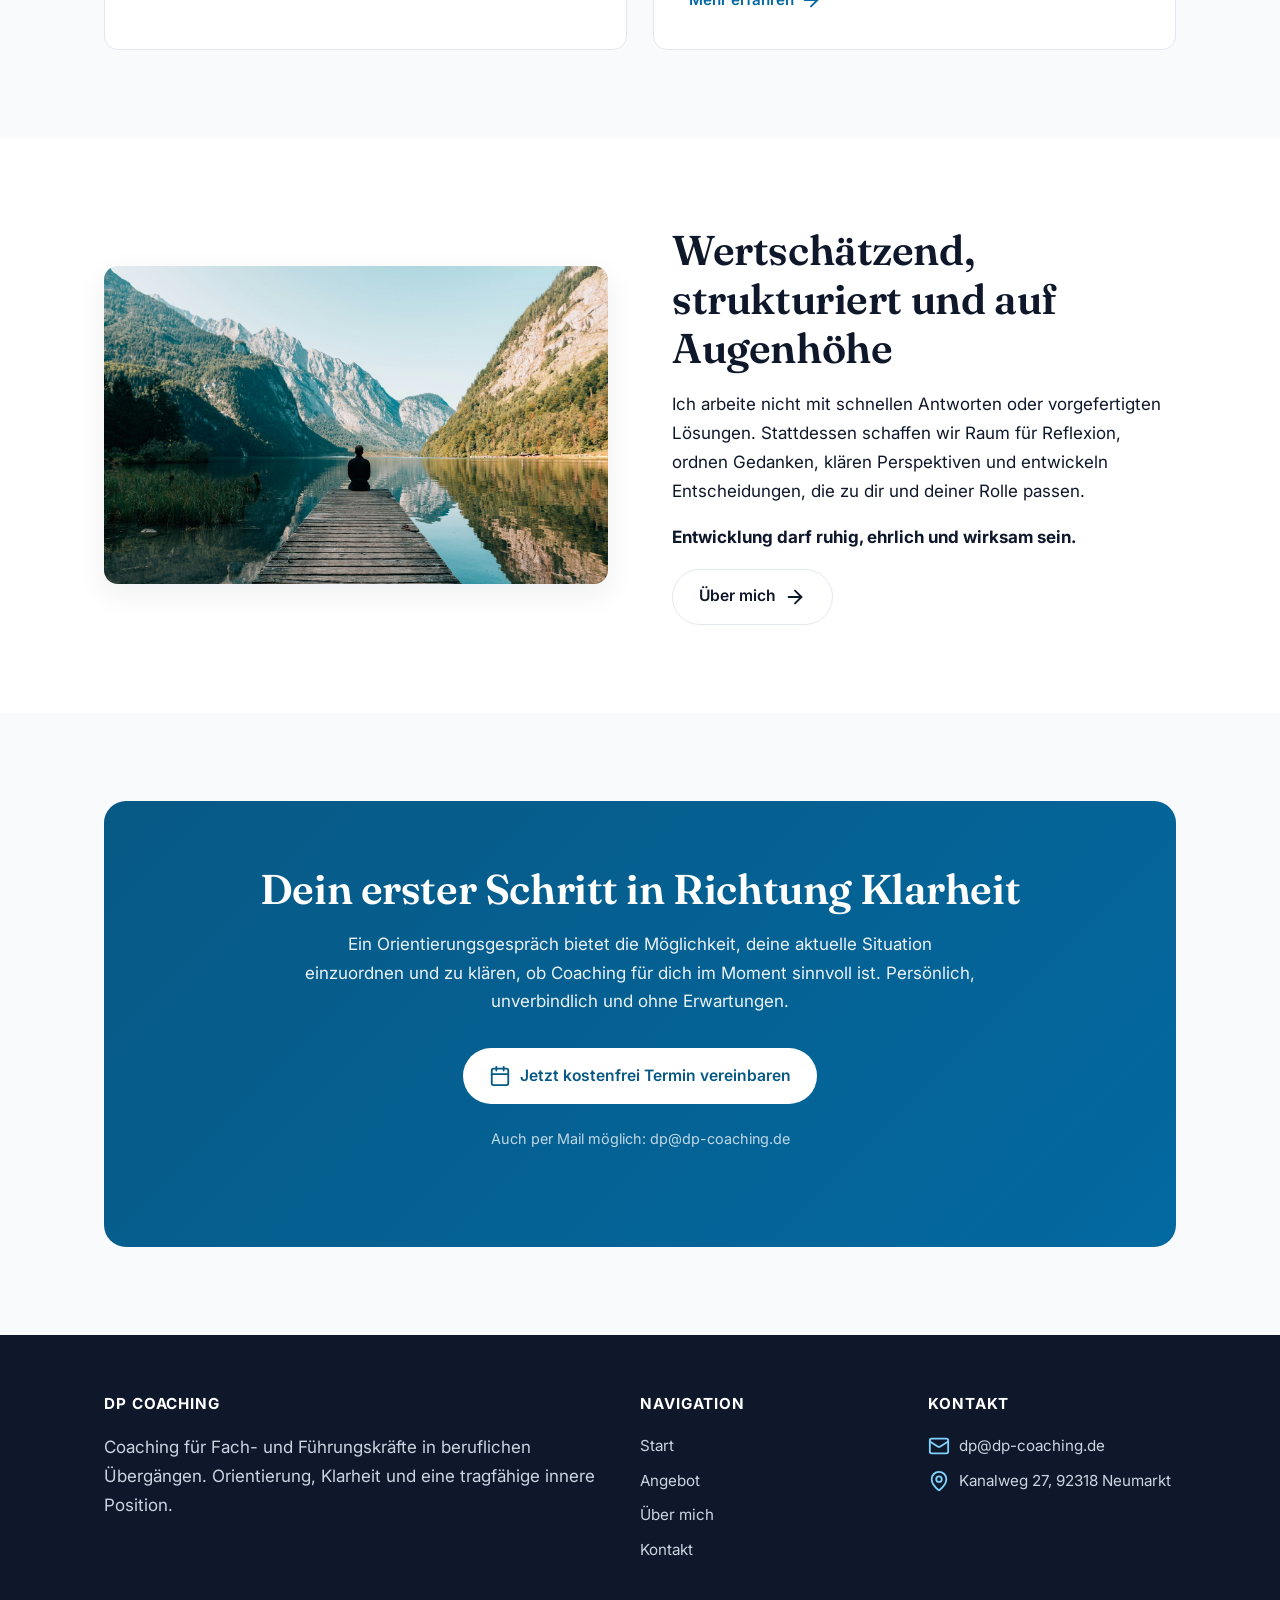
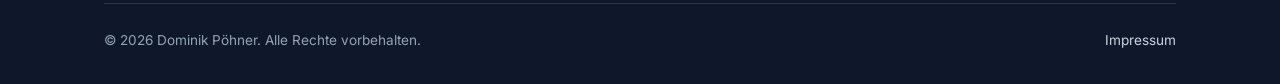
==== commit 08abc510: "Vorstellungs-Section und CMS-Grundlage: Zitate aus content/zitate.json Zitate liegen jetzt in conten" ====
--- a/index.html
+++ b/index.html
@@ -47,6 +47,18 @@
       <div class="hero-actions">
         <a class="btn btn-primary" href="kontakt.html"><i data-lucide="calendar"></i> Kostenfreies Orientierungsgespräch</a>
         <a class="btn btn-ghost" href="angebot.html">Angebot entdecken <i data-lucide="arrow-right"></i></a>
+      </div>
+    </div>
+  </section>
+
+  <!-- Kurzvorstellung -->
+  <section class="section intro" id="vorstellung">
+    <div class="wrap intro-inner">
+      <img class="intro-photo" src="assets/img/dominik.jpg" alt="Porträt von Dominik Pöhner">
+      <div class="intro-text">
+        <h2>Hallo, ich bin Dominik</h2>
+        <p>Wirtschaftspsychologe, Business Coach und seit vielen Jahren in Personalentwicklung und Talentmanagement zu Hause. Ich begleite Menschen in beruflichen Übergängen und beim Hineinwachsen in Führungsverantwortung: ruhig, strukturiert und auf Augenhöhe.</p>
+        <a class="btn btn-primary" href="ueber-mich.html">Mehr über mich <i data-lucide="arrow-right"></i></a>
       </div>
     </div>
   </section>
--- a/assets/css/style.css
+++ b/assets/css/style.css
@@ -461,6 +461,50 @@
   flex-shrink: 0;
   color: var(--accent);
   margin-top: 0.25rem;
+}
+
+/* ---------- Kurzvorstellung nach dem Hero ---------- */
+
+.intro { padding: 4rem 0; }
+
+.intro-inner {
+  display: flex;
+  align-items: center;
+  gap: 3rem;
+}
+
+.intro-photo {
+  width: 250px;
+  height: 250px;
+  border-radius: 50%;
+  object-fit: cover;
+  flex-shrink: 0;
+  box-shadow: var(--shadow);
+  border: 5px solid #fff;
+  outline: 1px solid var(--border);
+}
+
+.intro-text { max-width: 38em; }
+
+.intro-text h2 { font-size: clamp(1.5rem, 3vw, 2rem); }
+
+.intro-text p { color: var(--ink-soft); margin: 0 0 1.1rem; }
+
+@media (max-width: 760px) {
+  .intro { padding: 3rem 0; }
+
+  .intro-inner {
+    flex-direction: column;
+    align-items: flex-start;
+    text-align: left;
+    gap: 1.6rem;
+  }
+
+  .intro-photo {
+    width: 180px;
+    height: 180px;
+    align-self: center;
+  }
 }
 
 /* ---------- Bild + Text Split ---------- */
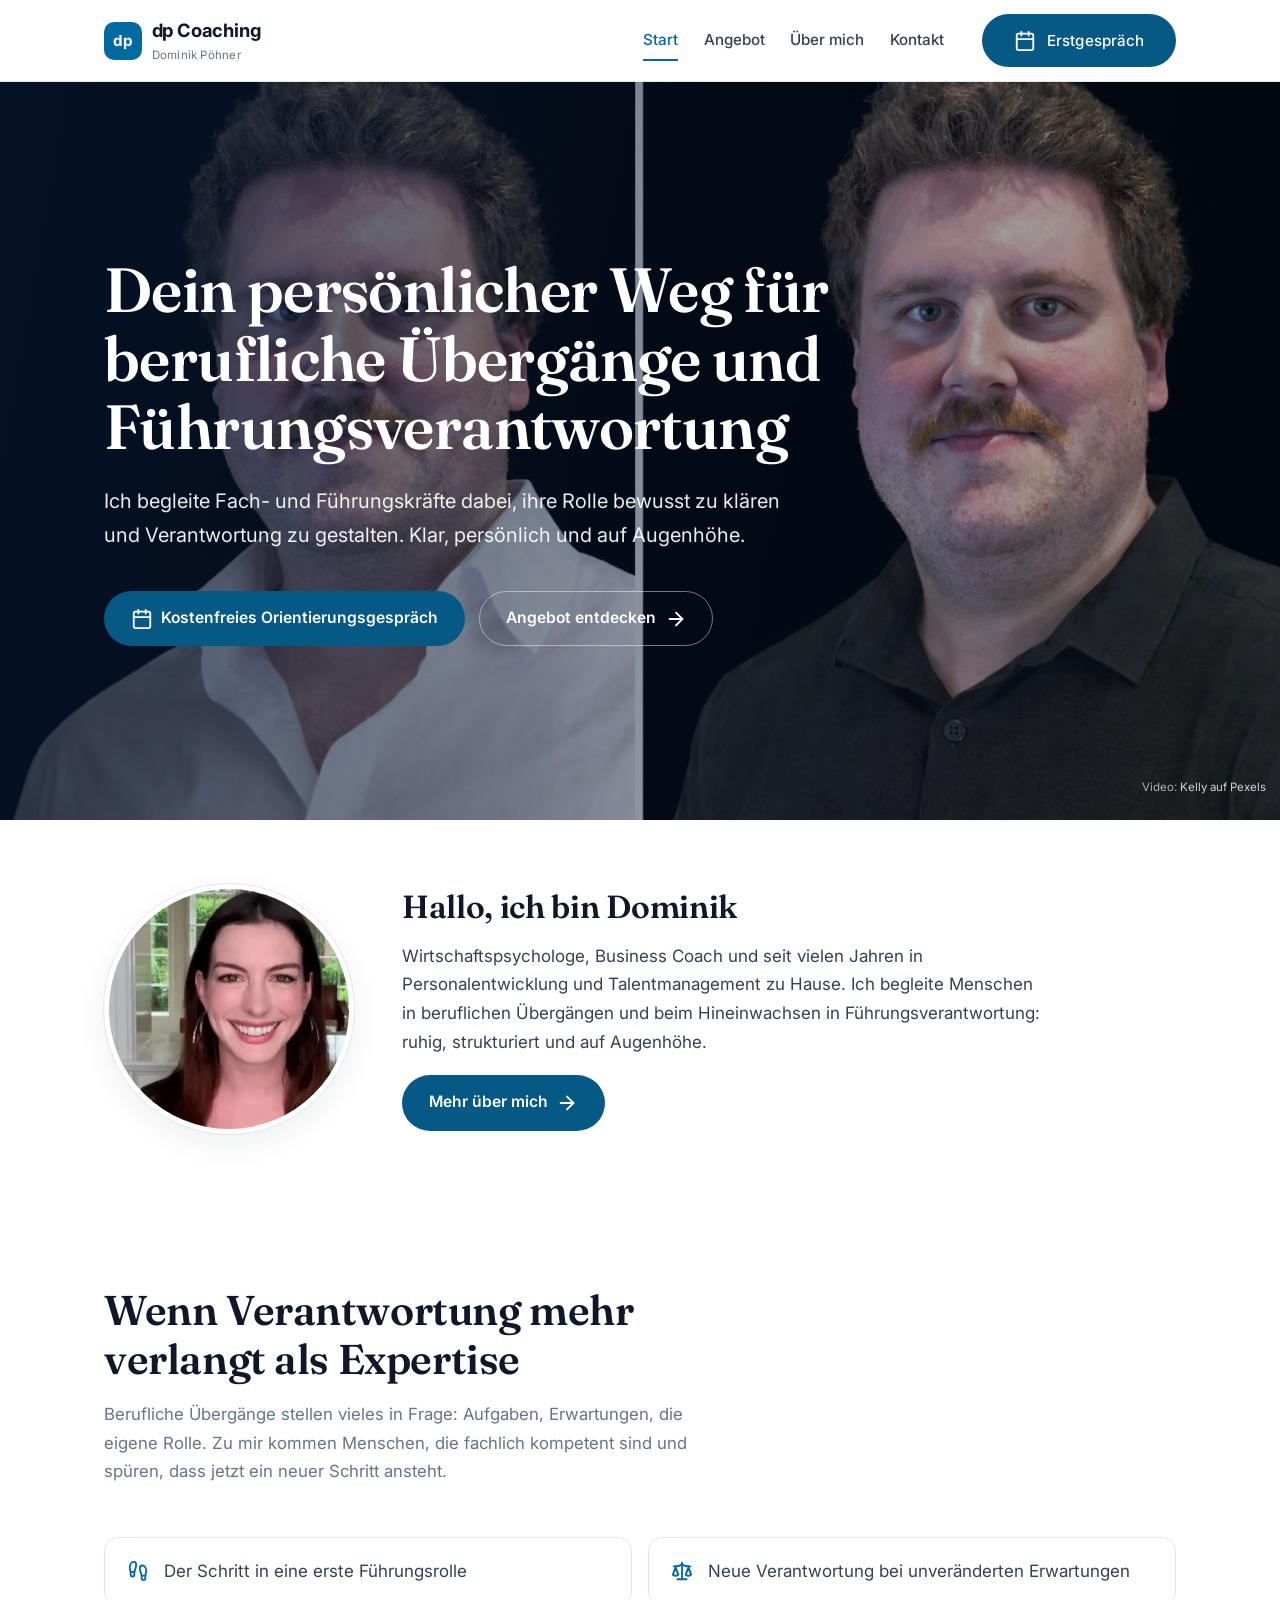
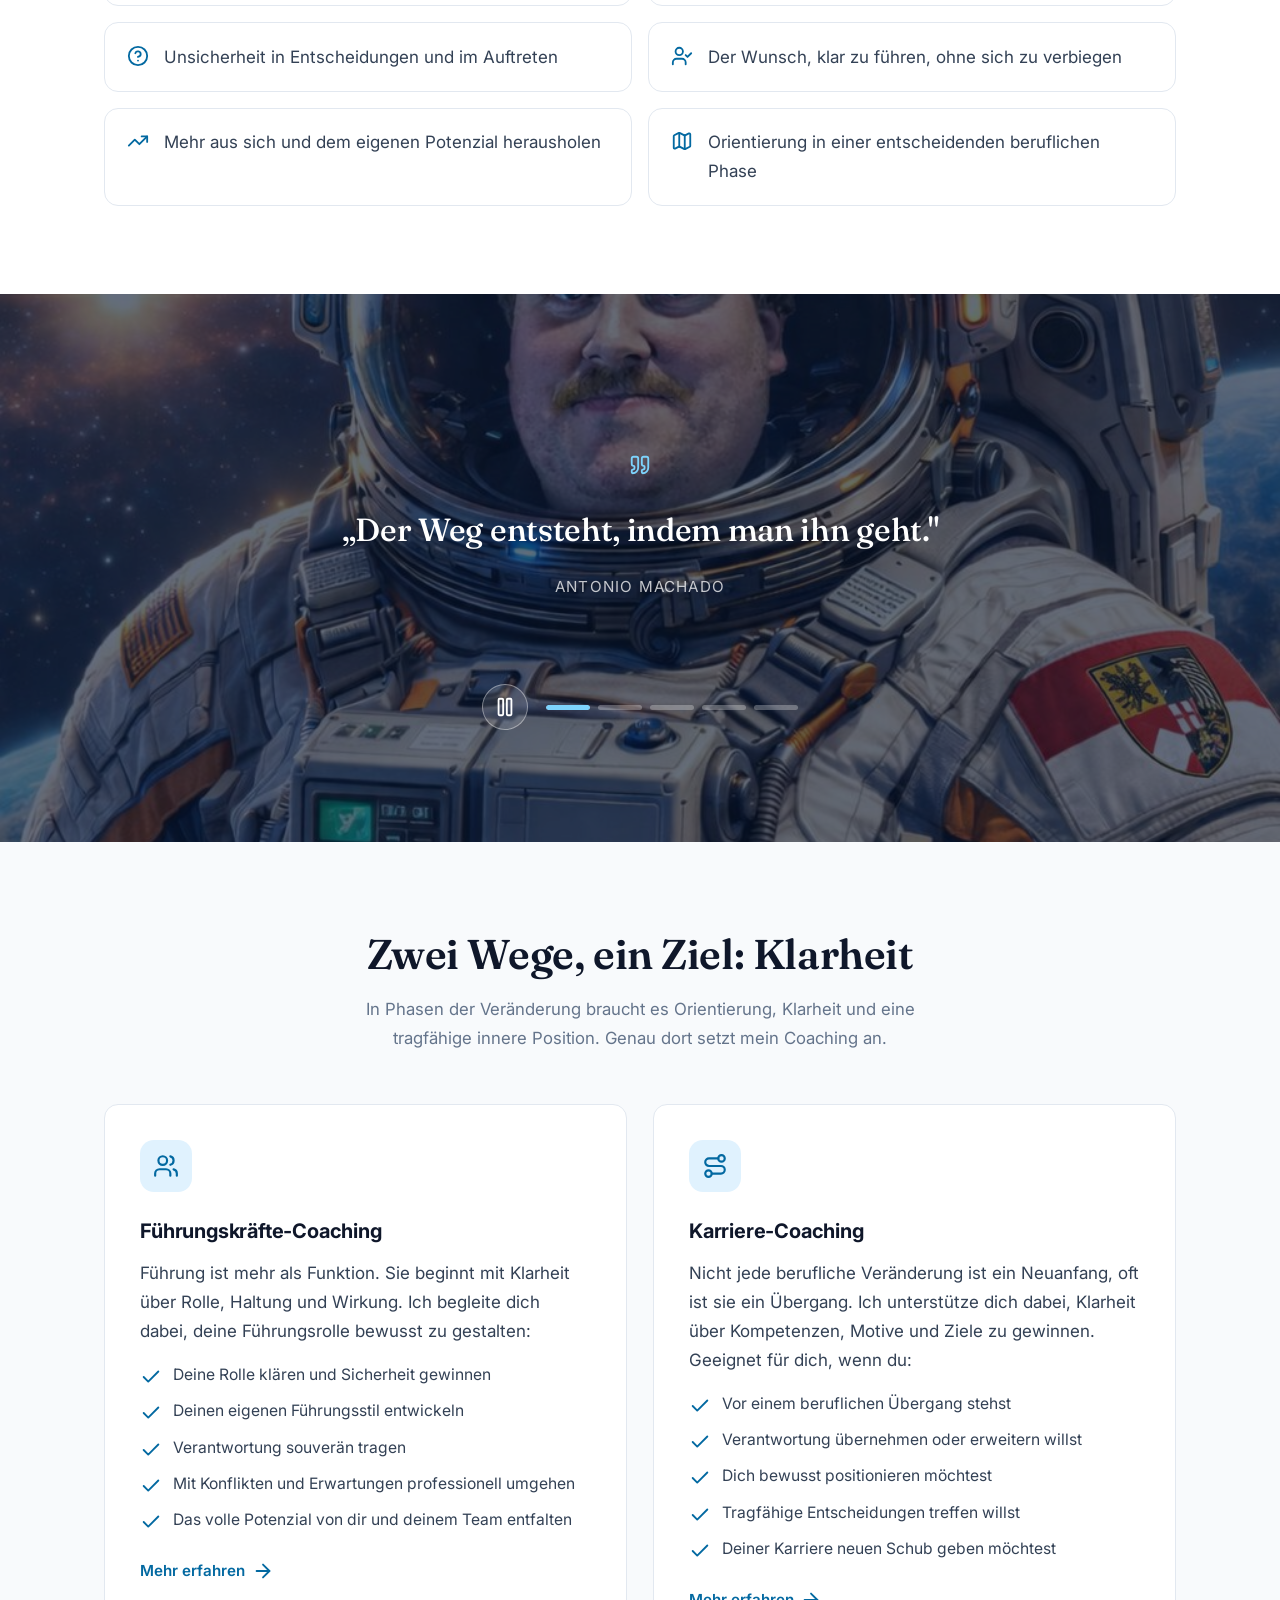
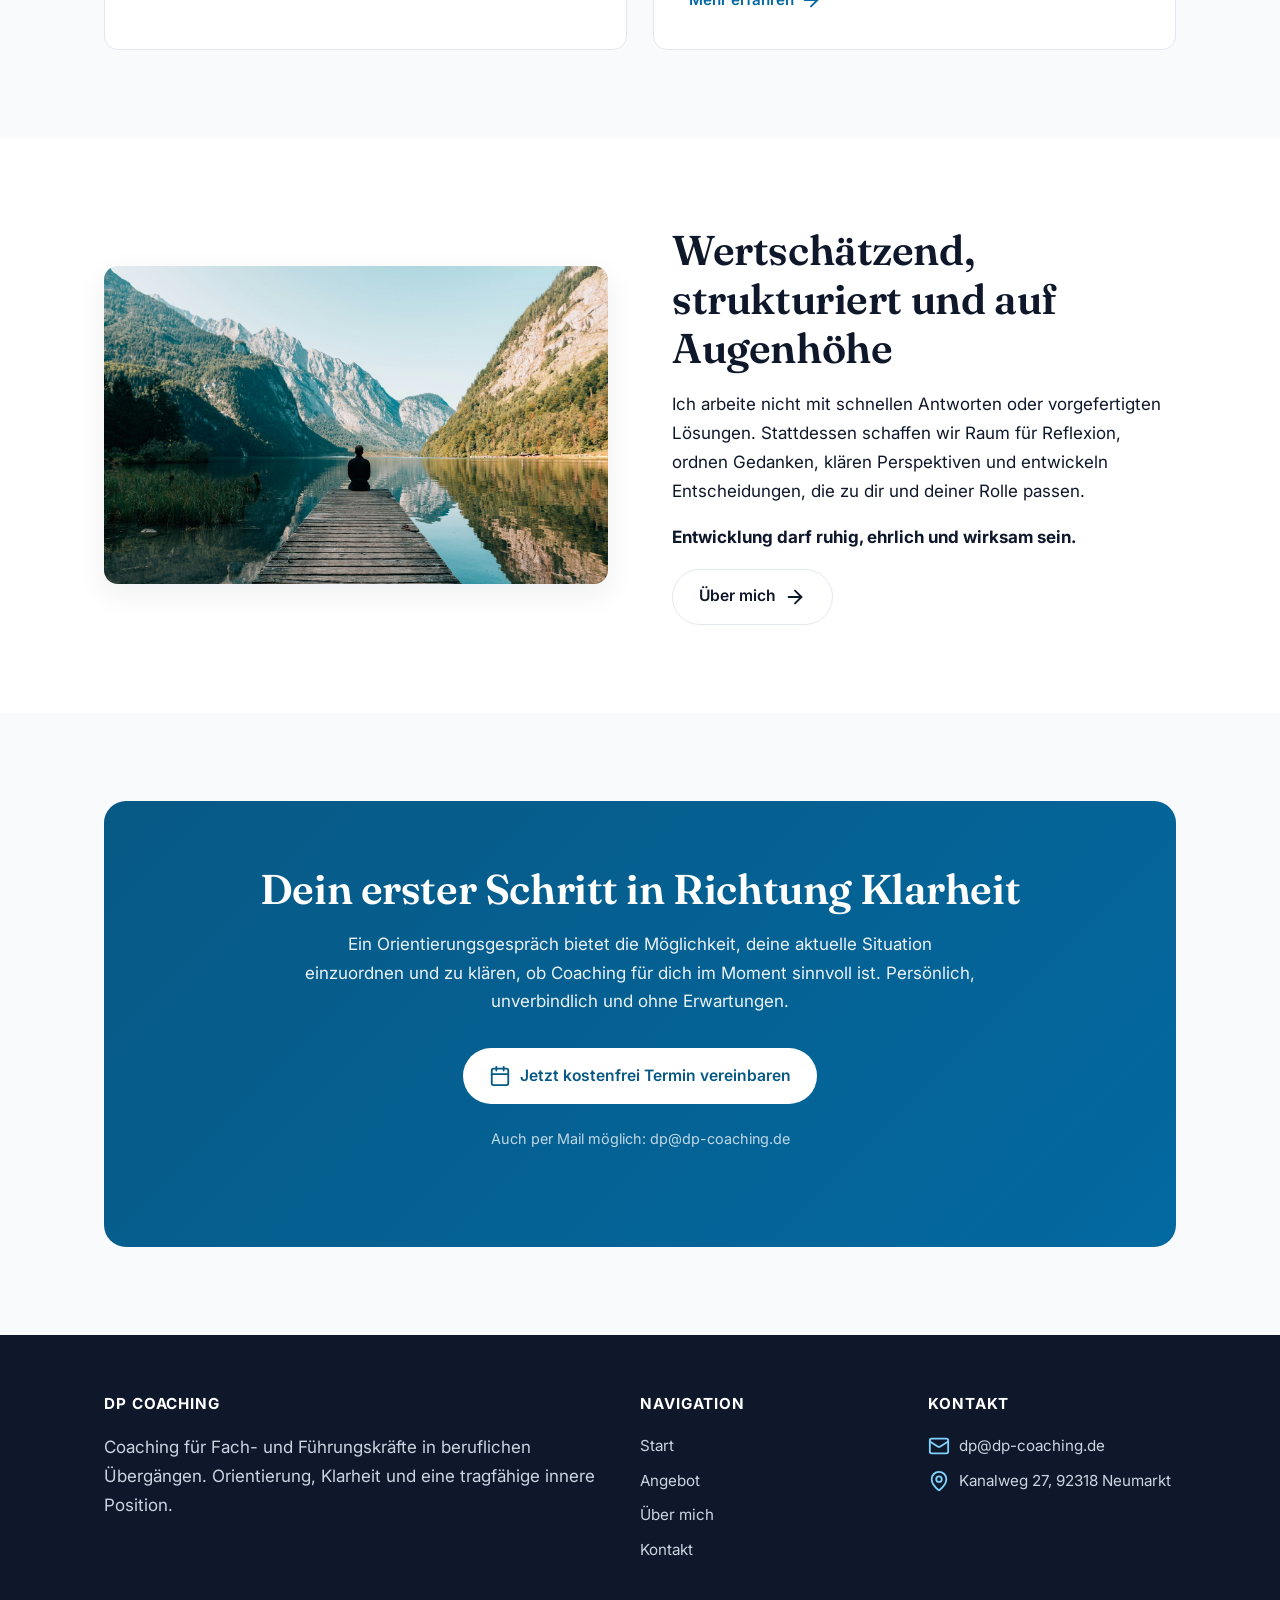
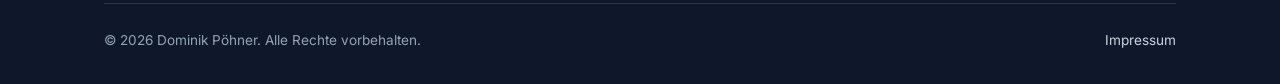
==== commit cd014055: "Video und Urhebernennung ueber den Admin-Bereich aenderbar Urhebernennung liegt in content/einstellu" ====
--- a/index.html
+++ b/index.html
@@ -40,7 +40,7 @@
         <source src="assets/video/hero-mountains.mp4" type="video/mp4">
       </video>
     </div>
-    <p class="media-credit">Video: <a href="https://www.pexels.com/video/aerial-view-of-snowy-mountain-range-in-winter-28891503/" target="_blank" rel="noopener">Kelly</a> auf <a href="https://www.pexels.com" target="_blank" rel="noopener">Pexels</a></p>
+    <p class="media-credit" id="videoCredit">Video: <a href="https://www.pexels.com/video/aerial-view-of-snowy-mountain-range-in-winter-28891503/" target="_blank" rel="noopener">Kelly auf Pexels</a></p>
     <div class="hero-content">
       <h1>Dein persönlicher Weg für berufliche Übergänge und Führungsverantwortung</h1>
       <p class="lead">Ich begleite Fach- und Führungskräfte dabei, ihre Rolle bewusst zu klären und Verantwortung zu gestalten. Klar, persönlich und auf Augenhöhe.</p>
